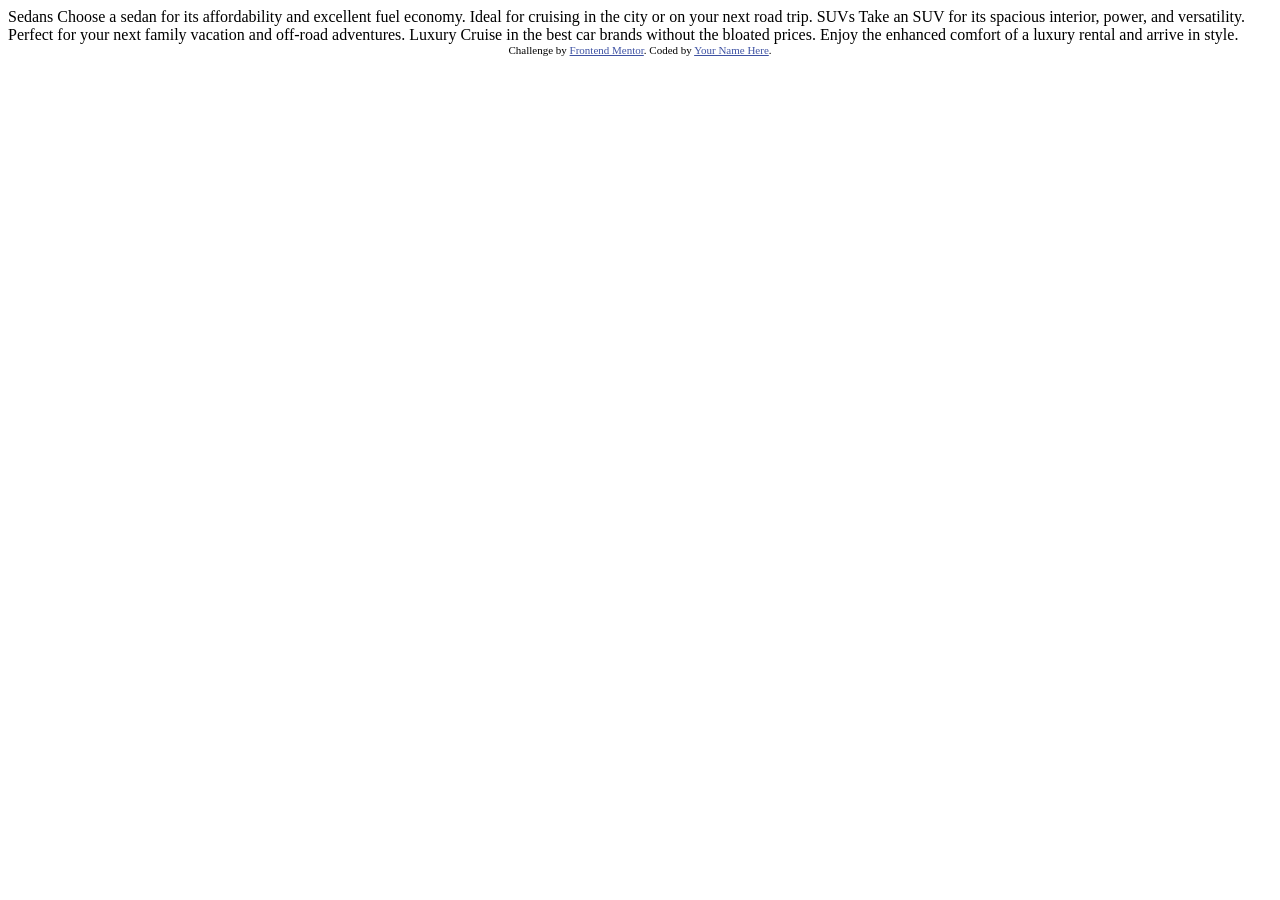
==== ColumnPreview/index.html @ 76077df9 "iniciado o desafio column preview" ====
<!DOCTYPE html>
<html lang="en">
<head>
  <meta charset="UTF-8">
  <meta name="viewport" content="width=device-width, initial-scale=1.0"> <!-- displays site properly based on user's device -->

  <link rel="icon" type="image/png" sizes="32x32" href="./images/favicon-32x32.png">
  
  <title>Frontend Mentor | 3-column preview card component</title>

  <!-- Feel free to remove these styles or customise in your own stylesheet 👍 -->
  <style>
    .attribution { font-size: 11px; text-align: center; }
    .attribution a { color: hsl(228, 45%, 44%); }
  </style>
</head>
<body>
  
  Sedans
  Choose a sedan for its affordability and excellent fuel economy. Ideal for cruising in the city 
  or on your next road trip.

  SUVs
  Take an SUV for its spacious interior, power, and versatility. Perfect for your next family vacation 
  and off-road adventures.

  Luxury
  Cruise in the best car brands without the bloated prices. Enjoy the enhanced comfort of a luxury 
  rental and arrive in style.
  
  <div class="attribution">
    Challenge by <a href="https://www.frontendmentor.io?ref=challenge" target="_blank">Frontend Mentor</a>. 
    Coded by <a href="#">Your Name Here</a>.
  </div>
</body>
</html>
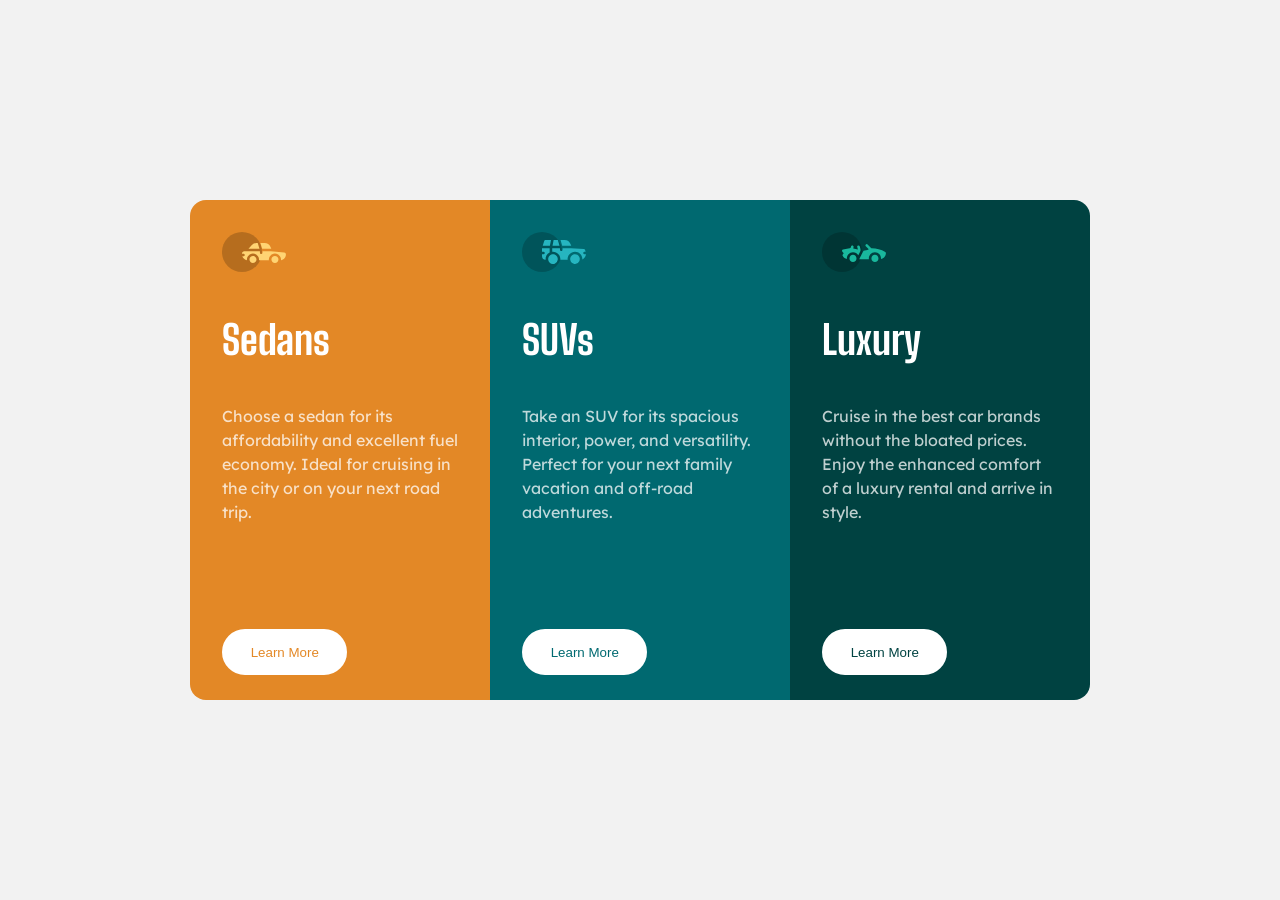
==== commit d5db400c: "finalizado desafio Column Preview" ====
--- a/ColumnPreview/index.html
+++ b/ColumnPreview/index.html
@@ -2,35 +2,40 @@
 <html lang="en">
 <head>
   <meta charset="UTF-8">
-  <meta name="viewport" content="width=device-width, initial-scale=1.0"> <!-- displays site properly based on user's device -->
-
+  <meta name="viewport" content="width=device-width, initial-scale=1.0">
   <link rel="icon" type="image/png" sizes="32x32" href="./images/favicon-32x32.png">
-  
+  <link rel="stylesheet" href="estilos/estilo.css">
   <title>Frontend Mentor | 3-column preview card component</title>
-
-  <!-- Feel free to remove these styles or customise in your own stylesheet 👍 -->
-  <style>
-    .attribution { font-size: 11px; text-align: center; }
-    .attribution a { color: hsl(228, 45%, 44%); }
-  </style>
 </head>
 <body>
-  
-  Sedans
-  Choose a sedan for its affordability and excellent fuel economy. Ideal for cruising in the city 
-  or on your next road trip.
-
-  SUVs
-  Take an SUV for its spacious interior, power, and versatility. Perfect for your next family vacation 
-  and off-road adventures.
-
-  Luxury
-  Cruise in the best car brands without the bloated prices. Enjoy the enhanced comfort of a luxury 
-  rental and arrive in style.
-  
-  <div class="attribution">
-    Challenge by <a href="https://www.frontendmentor.io?ref=challenge" target="_blank">Frontend Mentor</a>. 
-    Coded by <a href="#">Your Name Here</a>.
-  </div>
+  <main>
+    <section class="cartao" id="sedans">
+      <img src="images/icon-sedans.svg" alt="icone">
+      <h1>Sedans</h1>
+      <p>
+        Choose a sedan for its affordability and excellent fuel economy. Ideal for cruising in the city
+        or on your next road trip.
+      </p>
+      <button>Learn More</button>
+    </section>
+    <section class="cartao" id="suvs">
+      <img src="images/icon-suvs.svg" alt="icone">
+      <h1>SUVs</h1>
+      <p>
+        Take an SUV for its spacious interior, power, and versatility. Perfect for your next family vacation
+        and off-road adventures.
+      </p>
+      <button>Learn More</button>
+    </section>
+    <section class="cartao" id="luxury">
+      <img src="images/icon-luxury.svg" alt="icone">
+      <h1>Luxury</h1>
+      <p>
+        Cruise in the best car brands without the bloated prices. Enjoy the enhanced comfort of a luxury
+        rental and arrive in style.
+      </p>
+      <button>Learn More</button>
+    </section>
+  </main>
 </body>
 </html>
--- a/ColumnPreview/estilos/estilo.css
+++ b/ColumnPreview/estilos/estilo.css
@@ -0,0 +1,78 @@
+@charset "UTF-8";
+@import url('https://fonts.googleapis.com/css2?family=Big+Shoulders:opsz,wght@10..72,100..900&family=Lexend+Deca:wght@100..900&display=swap');
+
+*{
+    margin: 0;
+    padding: 0;
+    box-sizing: border-box;
+}
+html, body{
+    width: 100svw;
+    height: 100svh;
+    display: flex;
+    justify-content: center;
+    align-items: center;
+    background-color: hsl(0, 0%, 95%);
+    font-family: "Lexend Deca";
+}
+main{
+    width: 900px;
+    height: 500px;
+    border-radius: 1em;
+    overflow: hidden;
+    display: flex;
+}
+.cartao{
+    width: 100%;
+    height: 100%;
+    padding: 2em;
+    position: relative;
+}
+h1{
+    margin: 1em 0;
+    font-family: "Big Shoulders";
+    color: white;
+    font-size: 2.5em;
+}
+#sedans{
+    background-color: hsl(31, 77%, 52%);
+}
+#suvs{
+    background-color: hsl(184, 100%, 22%);
+}
+#luxury{
+    background-color: hsl(179, 100%, 13%);
+}
+button{
+    border: 0;
+    border-radius: 2em;
+    padding: 1em 2em;
+    background-color: white;
+    position: absolute;
+    bottom: 5%;
+    mix-blend-mode: screen;
+    border: 0.2em solid white;
+    transition: background-color .5s, color 1s;
+}
+p{
+    line-height: 1.5em;
+    color: hsla(0, 0%, 100%, 0.75);
+}
+button:hover{
+    background-color: transparent;
+    color: white;
+    cursor: pointer;
+}
+
+@media screen and (max-width: 600px){
+    main{
+        flex-direction: column;
+        width: 100%;
+        height: 100%;
+        border-radius: 0;
+        overflow: auto;
+    }
+    .cartao{
+        padding-bottom: 10em;
+    }
+}
